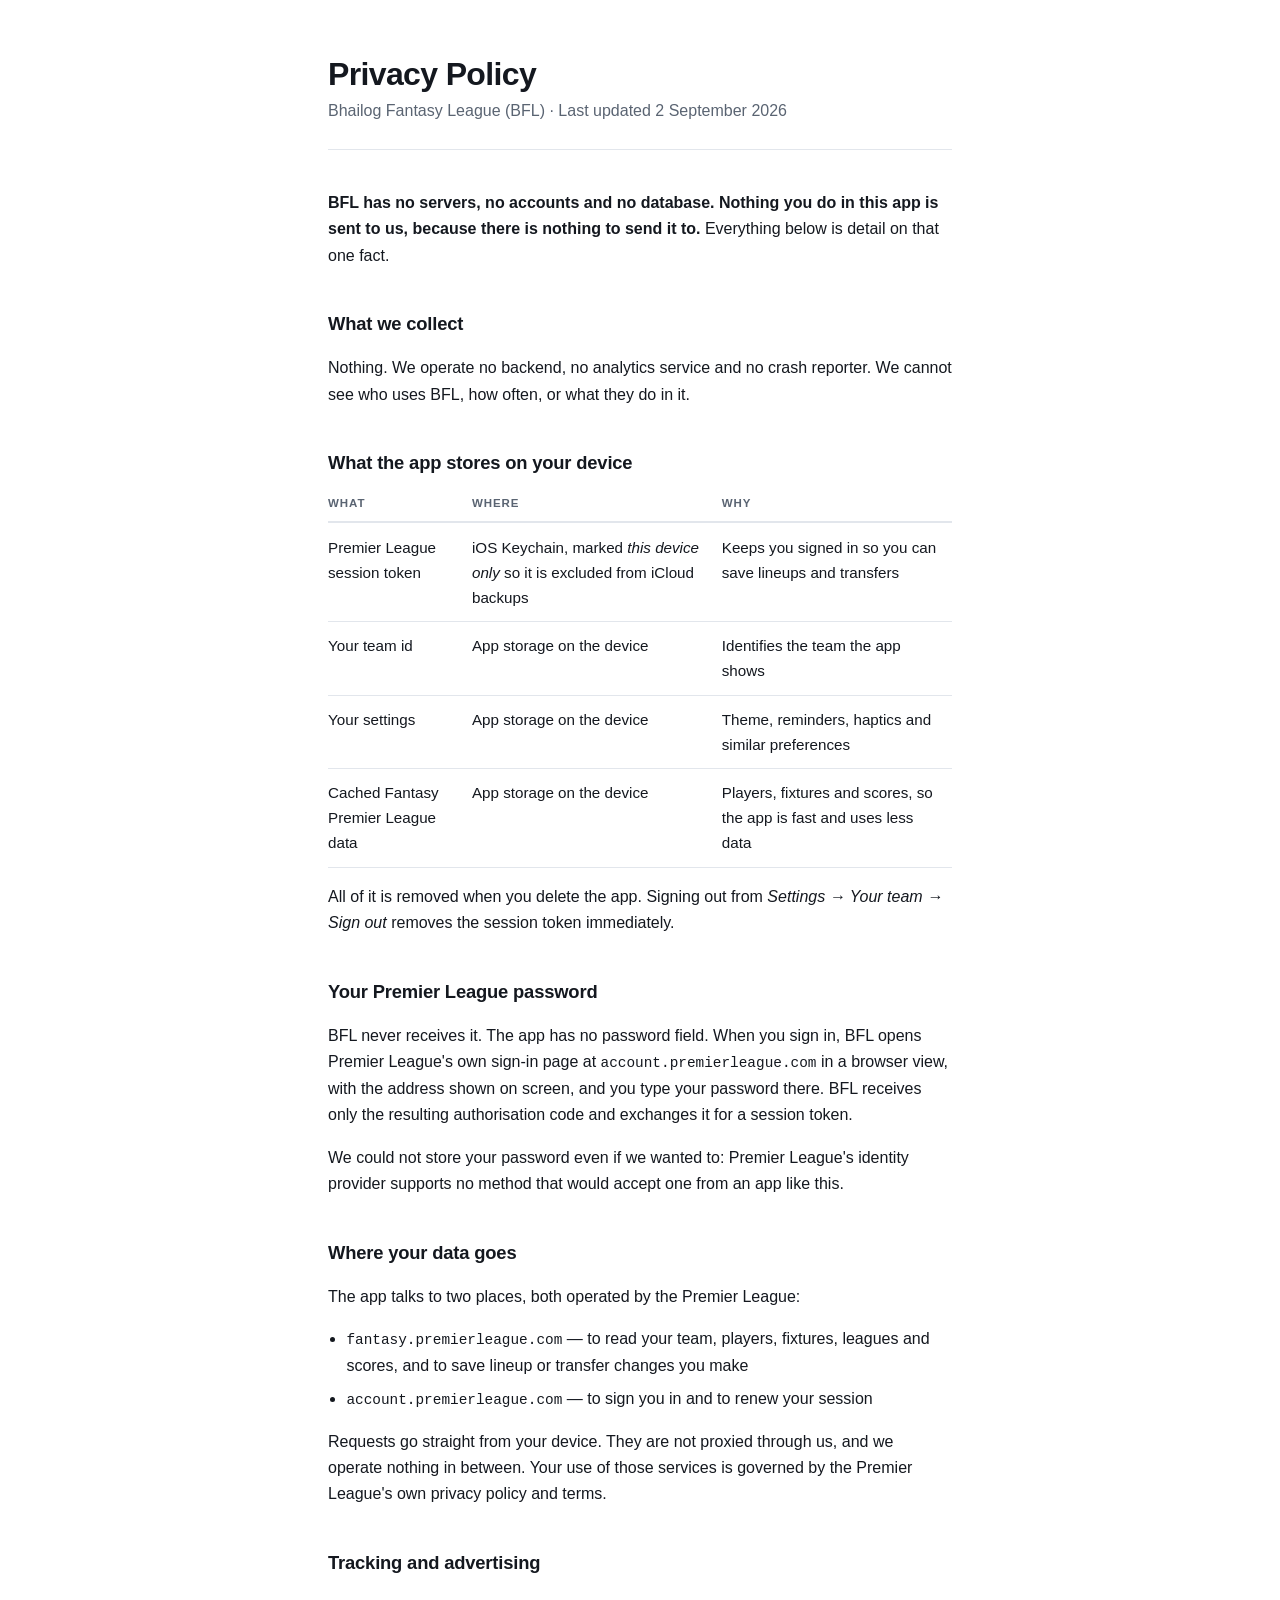
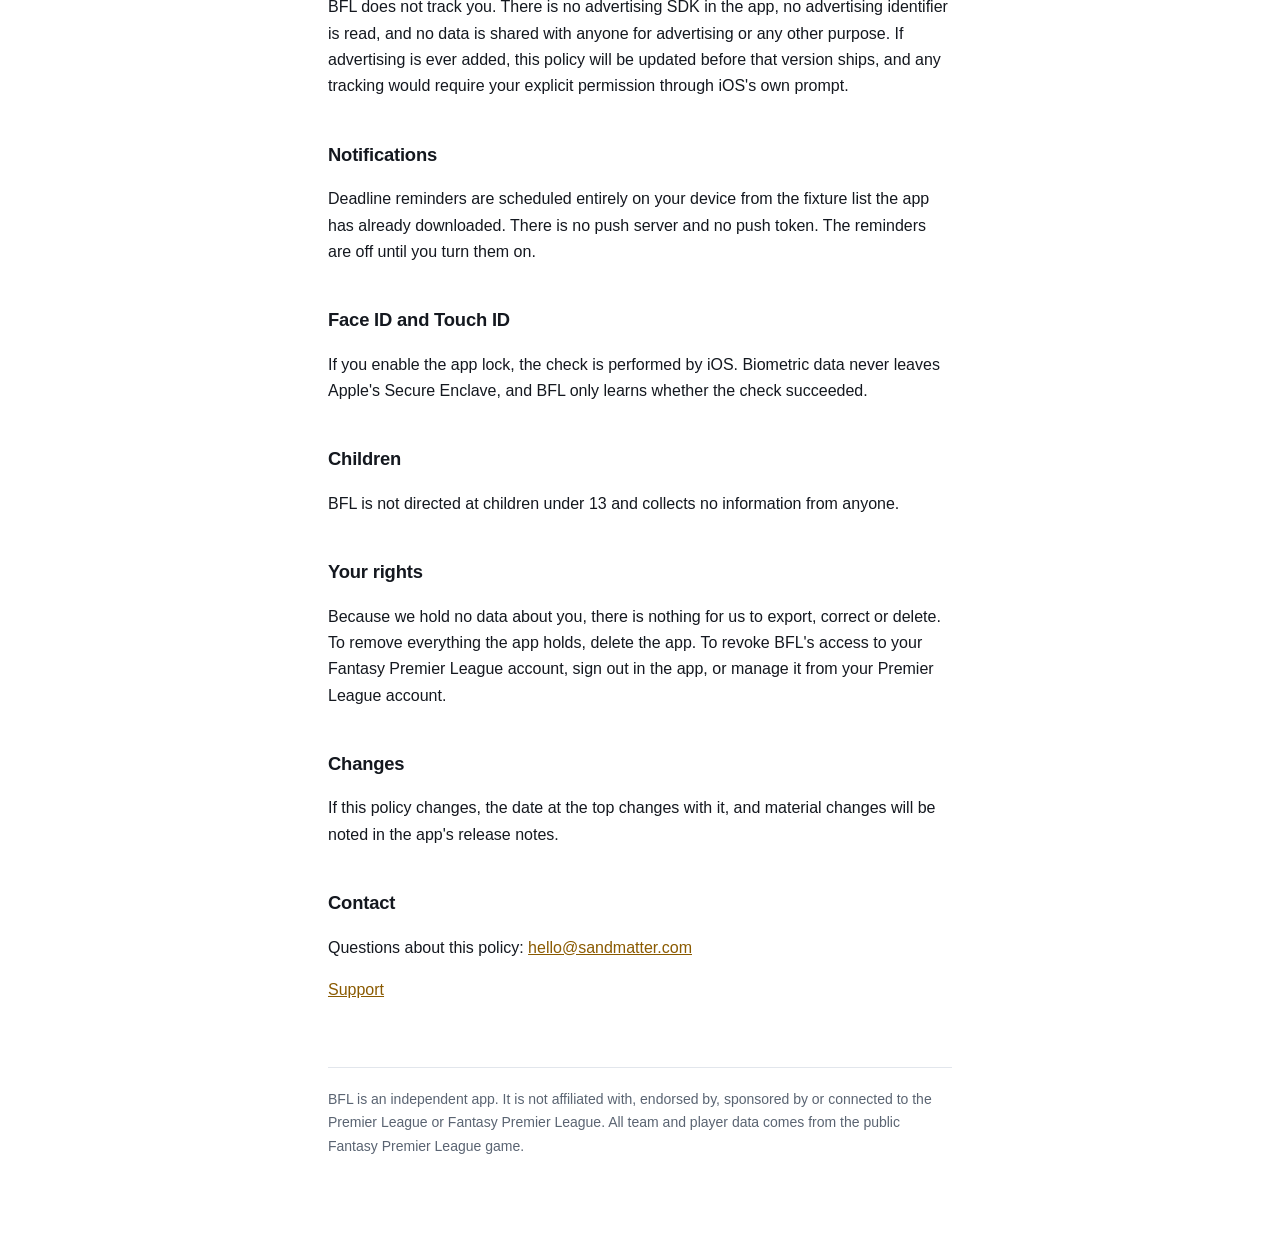
==== index.html @ 230c319f "Privacy policy and support pages for BFL Both are required as live URLs before App Store Connect acc" ====
<!doctype html>
<html lang="en">
<head>
<meta charset="utf-8">
<meta name="viewport" content="width=device-width, initial-scale=1">
<title>BFL — Privacy Policy</title>
<link rel="stylesheet" href="style.css">
</head>
<body>
<main>

<h1>Privacy Policy</h1>
<p class="sub">Bhailog Fantasy League (BFL) · Last updated 2 September 2026</p>

<p><strong>BFL has no servers, no accounts and no database. Nothing you do in this
app is sent to us, because there is nothing to send it to.</strong> Everything below
is detail on that one fact.</p>

<h2>What we collect</h2>
<p>Nothing. We operate no backend, no analytics service and no crash reporter. We
cannot see who uses BFL, how often, or what they do in it.</p>

<h2>What the app stores on your device</h2>
<table>
  <thead><tr><th>What</th><th>Where</th><th>Why</th></tr></thead>
  <tbody>
    <tr><td>Premier League session token</td><td>iOS Keychain, marked <em>this device only</em> so it is excluded from iCloud backups</td><td>Keeps you signed in so you can save lineups and transfers</td></tr>
    <tr><td>Your team id</td><td>App storage on the device</td><td>Identifies the team the app shows</td></tr>
    <tr><td>Your settings</td><td>App storage on the device</td><td>Theme, reminders, haptics and similar preferences</td></tr>
    <tr><td>Cached Fantasy Premier League data</td><td>App storage on the device</td><td>Players, fixtures and scores, so the app is fast and uses less data</td></tr>
  </tbody>
</table>
<p>All of it is removed when you delete the app. Signing out from
<em>Settings → Your team → Sign out</em> removes the session token immediately.</p>

<h2>Your Premier League password</h2>
<p>BFL never receives it. The app has no password field. When you sign in, BFL opens
Premier League's own sign-in page at <code>account.premierleague.com</code> in a browser
view, with the address shown on screen, and you type your password there. BFL receives
only the resulting authorisation code and exchanges it for a session token.</p>
<p>We could not store your password even if we wanted to: Premier League's identity
provider supports no method that would accept one from an app like this.</p>

<h2>Where your data goes</h2>
<p>The app talks to two places, both operated by the Premier League:</p>
<ul>
  <li><code>fantasy.premierleague.com</code> — to read your team, players, fixtures, leagues and scores, and to save lineup or transfer changes you make</li>
  <li><code>account.premierleague.com</code> — to sign you in and to renew your session</li>
</ul>
<p>Requests go straight from your device. They are not proxied through us, and we
operate nothing in between. Your use of those services is governed by the Premier
League's own privacy policy and terms.</p>

<h2>Tracking and advertising</h2>
<p>BFL does not track you. There is no advertising SDK in the app, no advertising
identifier is read, and no data is shared with anyone for advertising or any other
purpose. If advertising is ever added, this policy will be updated before that
version ships, and any tracking would require your explicit permission through
iOS's own prompt.</p>

<h2>Notifications</h2>
<p>Deadline reminders are scheduled entirely on your device from the fixture list
the app has already downloaded. There is no push server and no push token. The
reminders are off until you turn them on.</p>

<h2>Face ID and Touch ID</h2>
<p>If you enable the app lock, the check is performed by iOS. Biometric data never
leaves Apple's Secure Enclave, and BFL only learns whether the check succeeded.</p>

<h2>Children</h2>
<p>BFL is not directed at children under 13 and collects no information from anyone.</p>

<h2>Your rights</h2>
<p>Because we hold no data about you, there is nothing for us to export, correct or
delete. To remove everything the app holds, delete the app. To revoke BFL's access
to your Fantasy Premier League account, sign out in the app, or manage it from your
Premier League account.</p>

<h2>Changes</h2>
<p>If this policy changes, the date at the top changes with it, and material changes
will be noted in the app's release notes.</p>

<h2>Contact</h2>
<p>Questions about this policy: <a href="mailto:hello@sandmatter.com">hello@sandmatter.com</a></p>

<p><a href="support.html">Support</a></p>
<footer>
BFL is an independent app. It is not affiliated with, endorsed by, sponsored by or
connected to the Premier League or Fantasy Premier League. All team and player data
comes from the public Fantasy Premier League game.
</footer>

</main>
</body>
</html>
---- style.css ----
:root {
  --ground: #ffffff; --ink: #14181f; --muted: #5a6472;
  --hairline: #e2e6ec; --accent: #8a5a00;
}
@media (prefers-color-scheme: dark) {
  :root { --ground: #0a0d14; --ink: #e8ebf0; --muted: #939cab;
          --hairline: #222a36; --accent: #ffc857; }
}
* { box-sizing: border-box; }
body {
  margin: 0; background: var(--ground); color: var(--ink);
  font: 16px/1.65 -apple-system, BlinkMacSystemFont, "Segoe UI", Roboto, Helvetica, Arial, sans-serif;
  -webkit-text-size-adjust: 100%;
}
main { max-width: 42rem; margin: 0 auto; padding: 3.5rem 1.5rem 6rem; }
h1 { font-size: 2rem; line-height: 1.15; margin: 0 0 .35rem; letter-spacing: -.02em; }
h2 { font-size: 1.15rem; margin: 2.5rem 0 .6rem; letter-spacing: -.01em; }
.sub { color: var(--muted); margin: 0 0 2.5rem; padding-bottom: 1.5rem; border-bottom: 1px solid var(--hairline); }
p, li { color: var(--ink); }
ul { padding-left: 1.15rem; }
li { margin-bottom: .4rem; }
table { width: 100%; border-collapse: collapse; margin: 1rem 0; font-size: .95rem; }
th { text-align: left; font-size: .72rem; text-transform: uppercase; letter-spacing: .08em;
     color: var(--muted); border-bottom: 2px solid var(--hairline); padding: 0 .8rem .5rem 0; }
td { border-bottom: 1px solid var(--hairline); padding: .7rem .8rem .7rem 0; vertical-align: top; }
a { color: var(--accent); }
footer { margin-top: 4rem; padding-top: 1.25rem; border-top: 1px solid var(--hairline);
         color: var(--muted); font-size: .875rem; }
code { font-family: ui-monospace, SFMono-Regular, Menlo, monospace; font-size: .9em; }
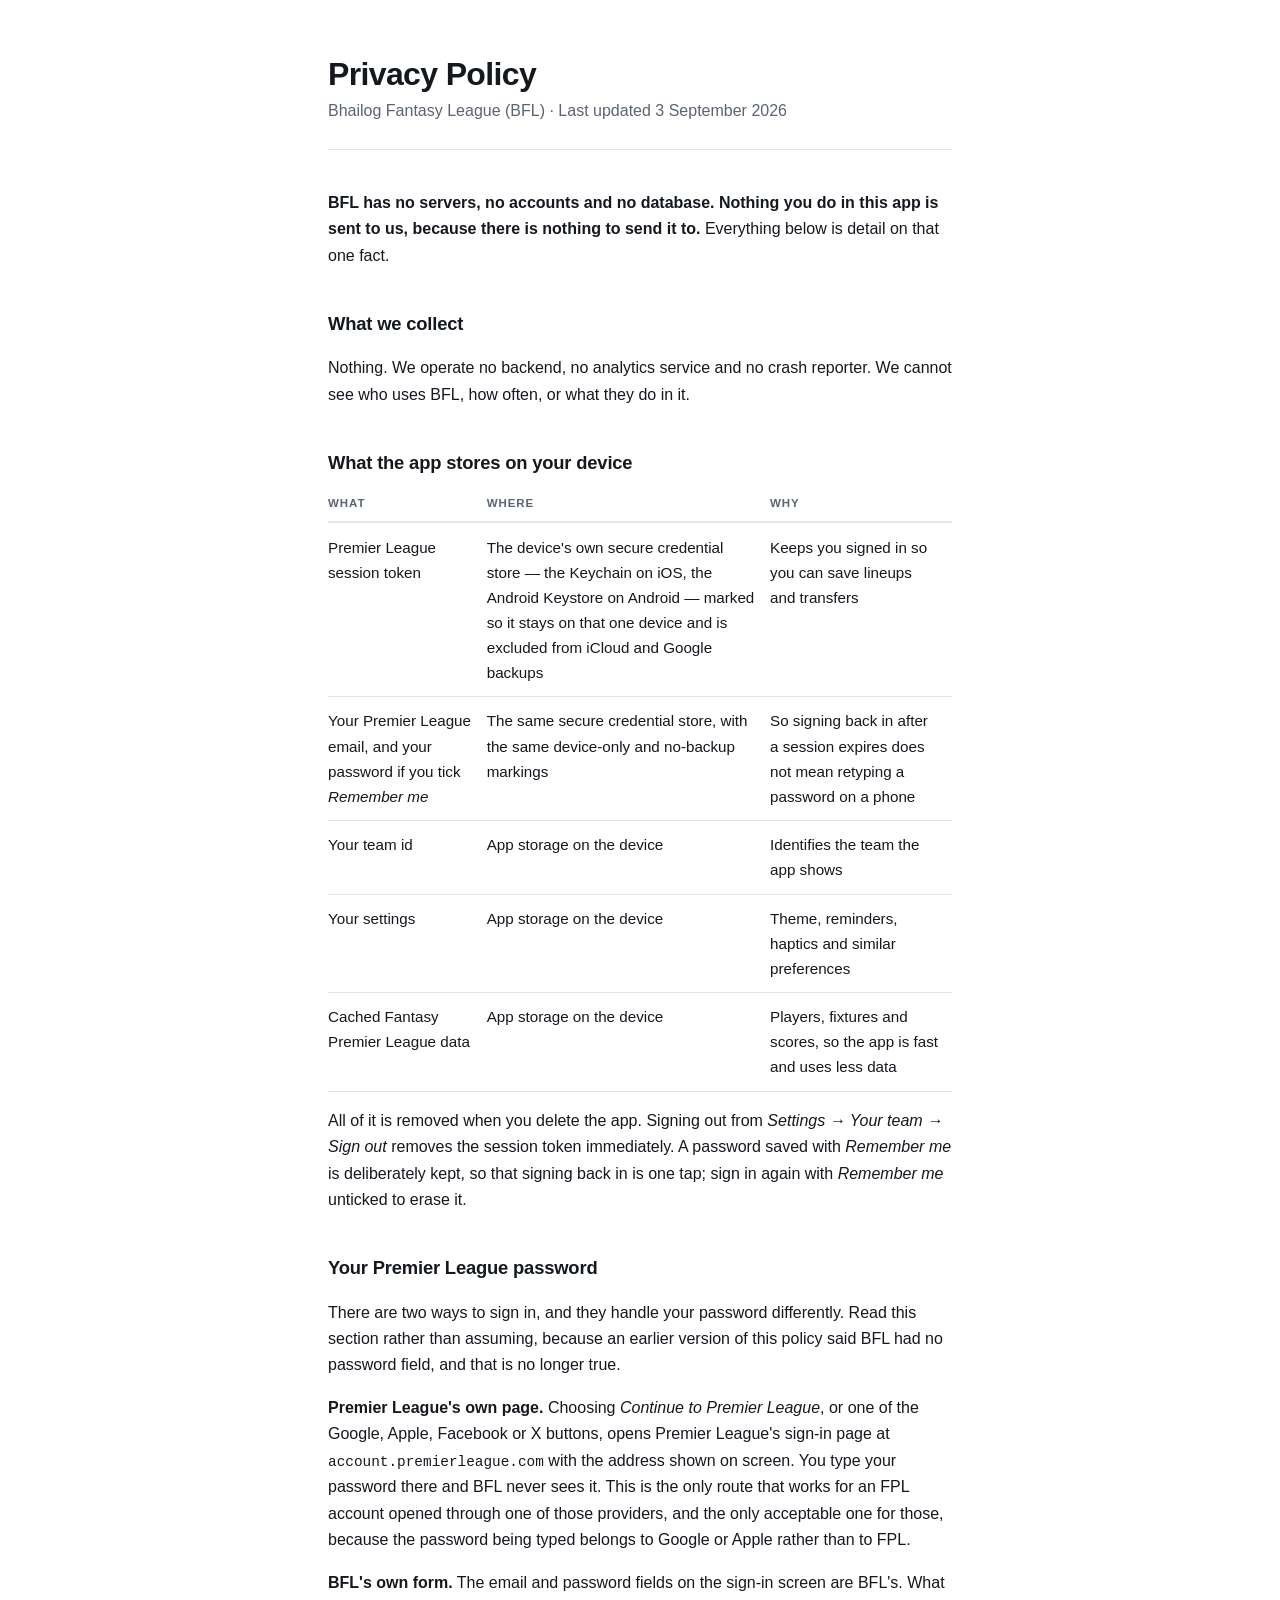
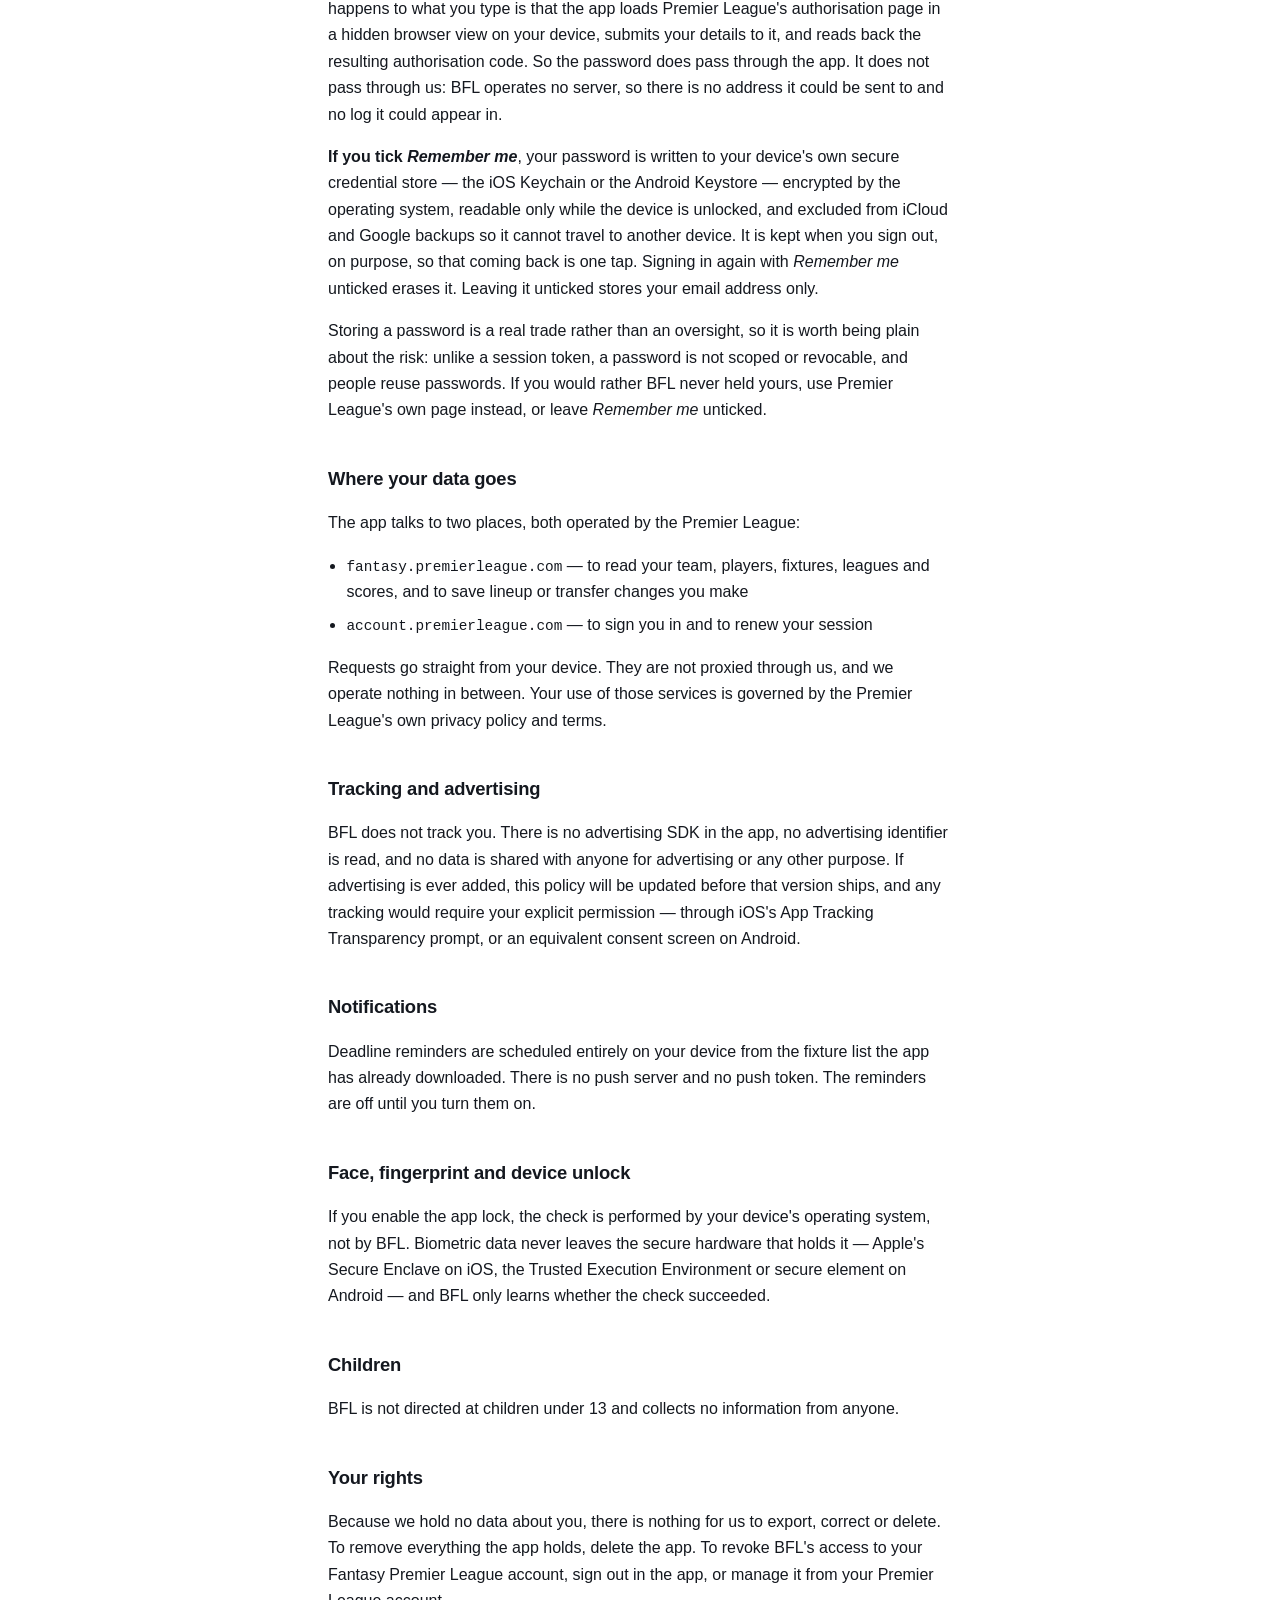
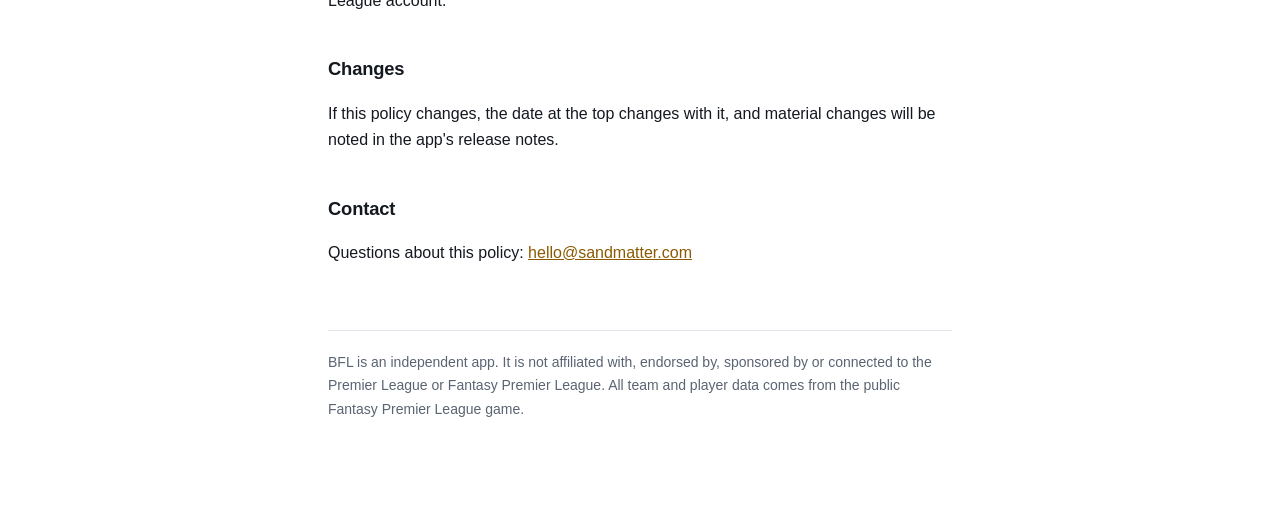
==== commit 18a256a1: "Tell the truth about the password, and add the page the app shares The policy said "BFL never receiv" ====
--- a/index.html
+++ b/index.html
@@ -10,7 +10,7 @@
 <main>
 
 <h1>Privacy Policy</h1>
-<p class="sub">Bhailog Fantasy League (BFL) · Last updated 2 September 2026</p>
+<p class="sub">Bhailog Fantasy League (BFL) · Last updated 3 September 2026</p>
 
 <p><strong>BFL has no servers, no accounts and no database. Nothing you do in this
 app is sent to us, because there is nothing to send it to.</strong> Everything below
@@ -24,22 +24,45 @@
 <table>
   <thead><tr><th>What</th><th>Where</th><th>Why</th></tr></thead>
   <tbody>
-    <tr><td>Premier League session token</td><td>iOS Keychain, marked <em>this device only</em> so it is excluded from iCloud backups</td><td>Keeps you signed in so you can save lineups and transfers</td></tr>
+    <tr><td>Premier League session token</td><td>The device's own secure credential store — the Keychain on iOS, the Android Keystore on Android — marked so it stays on that one device and is excluded from iCloud and Google backups</td><td>Keeps you signed in so you can save lineups and transfers</td></tr>
+    <tr><td>Your Premier League email, and your password if you tick <em>Remember me</em></td><td>The same secure credential store, with the same device-only and no-backup markings</td><td>So signing back in after a session expires does not mean retyping a password on a phone</td></tr>
     <tr><td>Your team id</td><td>App storage on the device</td><td>Identifies the team the app shows</td></tr>
     <tr><td>Your settings</td><td>App storage on the device</td><td>Theme, reminders, haptics and similar preferences</td></tr>
     <tr><td>Cached Fantasy Premier League data</td><td>App storage on the device</td><td>Players, fixtures and scores, so the app is fast and uses less data</td></tr>
   </tbody>
 </table>
 <p>All of it is removed when you delete the app. Signing out from
-<em>Settings → Your team → Sign out</em> removes the session token immediately.</p>
+<em>Settings → Your team → Sign out</em> removes the session token immediately. A
+password saved with <em>Remember me</em> is deliberately kept, so that signing back
+in is one tap; sign in again with <em>Remember me</em> unticked to erase it.</p>
 
 <h2>Your Premier League password</h2>
-<p>BFL never receives it. The app has no password field. When you sign in, BFL opens
-Premier League's own sign-in page at <code>account.premierleague.com</code> in a browser
-view, with the address shown on screen, and you type your password there. BFL receives
-only the resulting authorisation code and exchanges it for a session token.</p>
-<p>We could not store your password even if we wanted to: Premier League's identity
-provider supports no method that would accept one from an app like this.</p>
+<p>There are two ways to sign in, and they handle your password differently. Read this
+section rather than assuming, because an earlier version of this policy said BFL had no
+password field, and that is no longer true.</p>
+<p><strong>Premier League's own page.</strong> Choosing <em>Continue to Premier League</em>,
+or one of the Google, Apple, Facebook or X buttons, opens Premier League's sign-in page
+at <code>account.premierleague.com</code> with the address shown on screen. You type your
+password there and BFL never sees it. This is the only route that works for an FPL
+account opened through one of those providers, and the only acceptable one for those,
+because the password being typed belongs to Google or Apple rather than to FPL.</p>
+<p><strong>BFL's own form.</strong> The email and password fields on the sign-in screen
+are BFL's. What happens to what you type is that the app loads Premier League's
+authorisation page in a hidden browser view on your device, submits your details to it,
+and reads back the resulting authorisation code. So the password does pass through the
+app. It does not pass through us: BFL operates no server, so there is no address it
+could be sent to and no log it could appear in.</p>
+<p><strong>If you tick <em>Remember me</em></strong>, your password is written to your
+device's own secure credential store — the iOS Keychain or the Android Keystore —
+encrypted by the operating system, readable only while the device is unlocked, and
+excluded from iCloud and Google backups so it cannot travel to another device. It is
+kept when you sign out, on purpose, so that coming back is one tap. Signing in again
+with <em>Remember me</em> unticked erases it. Leaving it unticked stores your email
+address only.</p>
+<p>Storing a password is a real trade rather than an oversight, so it is worth being
+plain about the risk: unlike a session token, a password is not scoped or revocable,
+and people reuse passwords. If you would rather BFL never held yours, use Premier
+League's own page instead, or leave <em>Remember me</em> unticked.</p>
 
 <h2>Where your data goes</h2>
 <p>The app talks to two places, both operated by the Premier League:</p>
@@ -55,17 +78,19 @@
 <p>BFL does not track you. There is no advertising SDK in the app, no advertising
 identifier is read, and no data is shared with anyone for advertising or any other
 purpose. If advertising is ever added, this policy will be updated before that
-version ships, and any tracking would require your explicit permission through
-iOS's own prompt.</p>
+version ships, and any tracking would require your explicit permission — through
+iOS's App Tracking Transparency prompt, or an equivalent consent screen on Android.</p>
 
 <h2>Notifications</h2>
 <p>Deadline reminders are scheduled entirely on your device from the fixture list
 the app has already downloaded. There is no push server and no push token. The
 reminders are off until you turn them on.</p>
 
-<h2>Face ID and Touch ID</h2>
-<p>If you enable the app lock, the check is performed by iOS. Biometric data never
-leaves Apple's Secure Enclave, and BFL only learns whether the check succeeded.</p>
+<h2>Face, fingerprint and device unlock</h2>
+<p>If you enable the app lock, the check is performed by your device's operating
+system, not by BFL. Biometric data never leaves the secure hardware that holds it
+— Apple's Secure Enclave on iOS, the Trusted Execution Environment or secure
+element on Android — and BFL only learns whether the check succeeded.</p>
 
 <h2>Children</h2>
 <p>BFL is not directed at children under 13 and collects no information from anyone.</p>
@@ -83,7 +108,6 @@
 <h2>Contact</h2>
 <p>Questions about this policy: <a href="mailto:hello@sandmatter.com">hello@sandmatter.com</a></p>
 
-<p><a href="support.html">Support</a></p>
 <footer>
 BFL is an independent app. It is not affiliated with, endorsed by, sponsored by or
 connected to the Premier League or Fantasy Premier League. All team and player data
